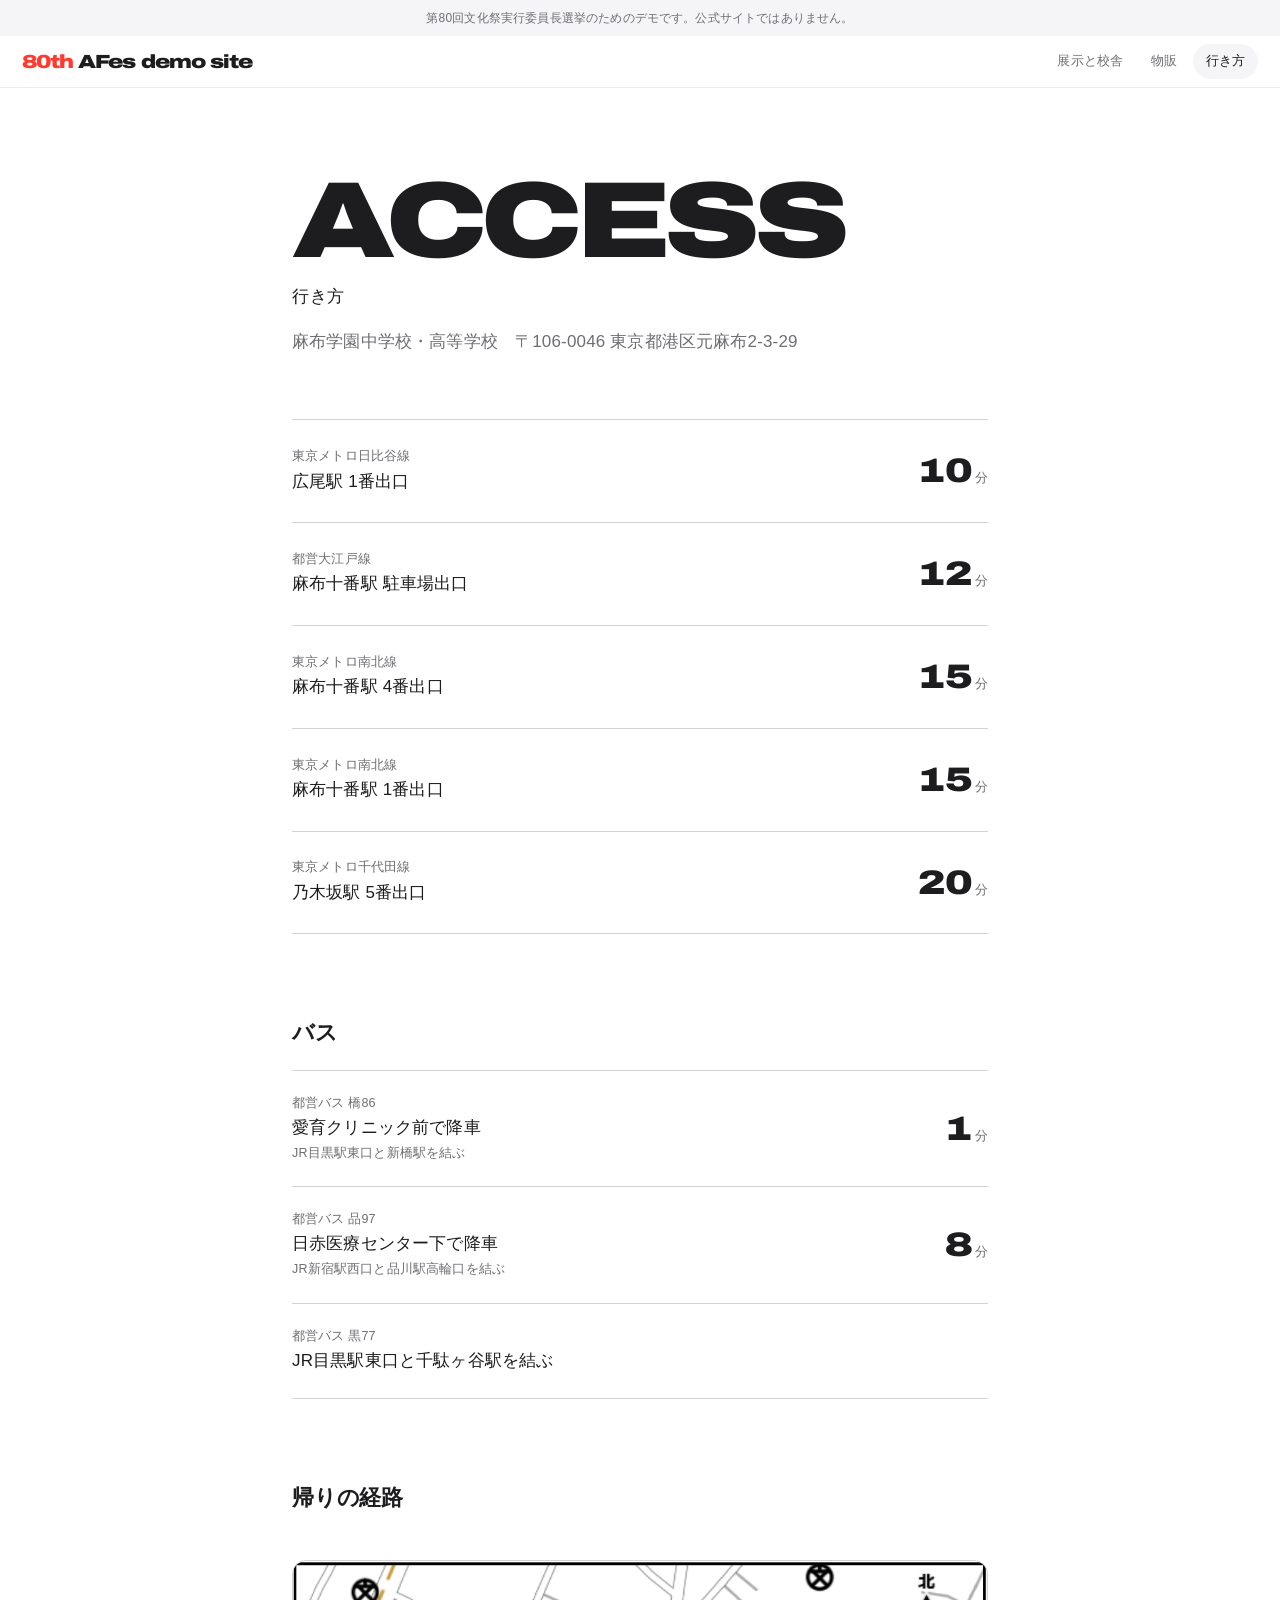
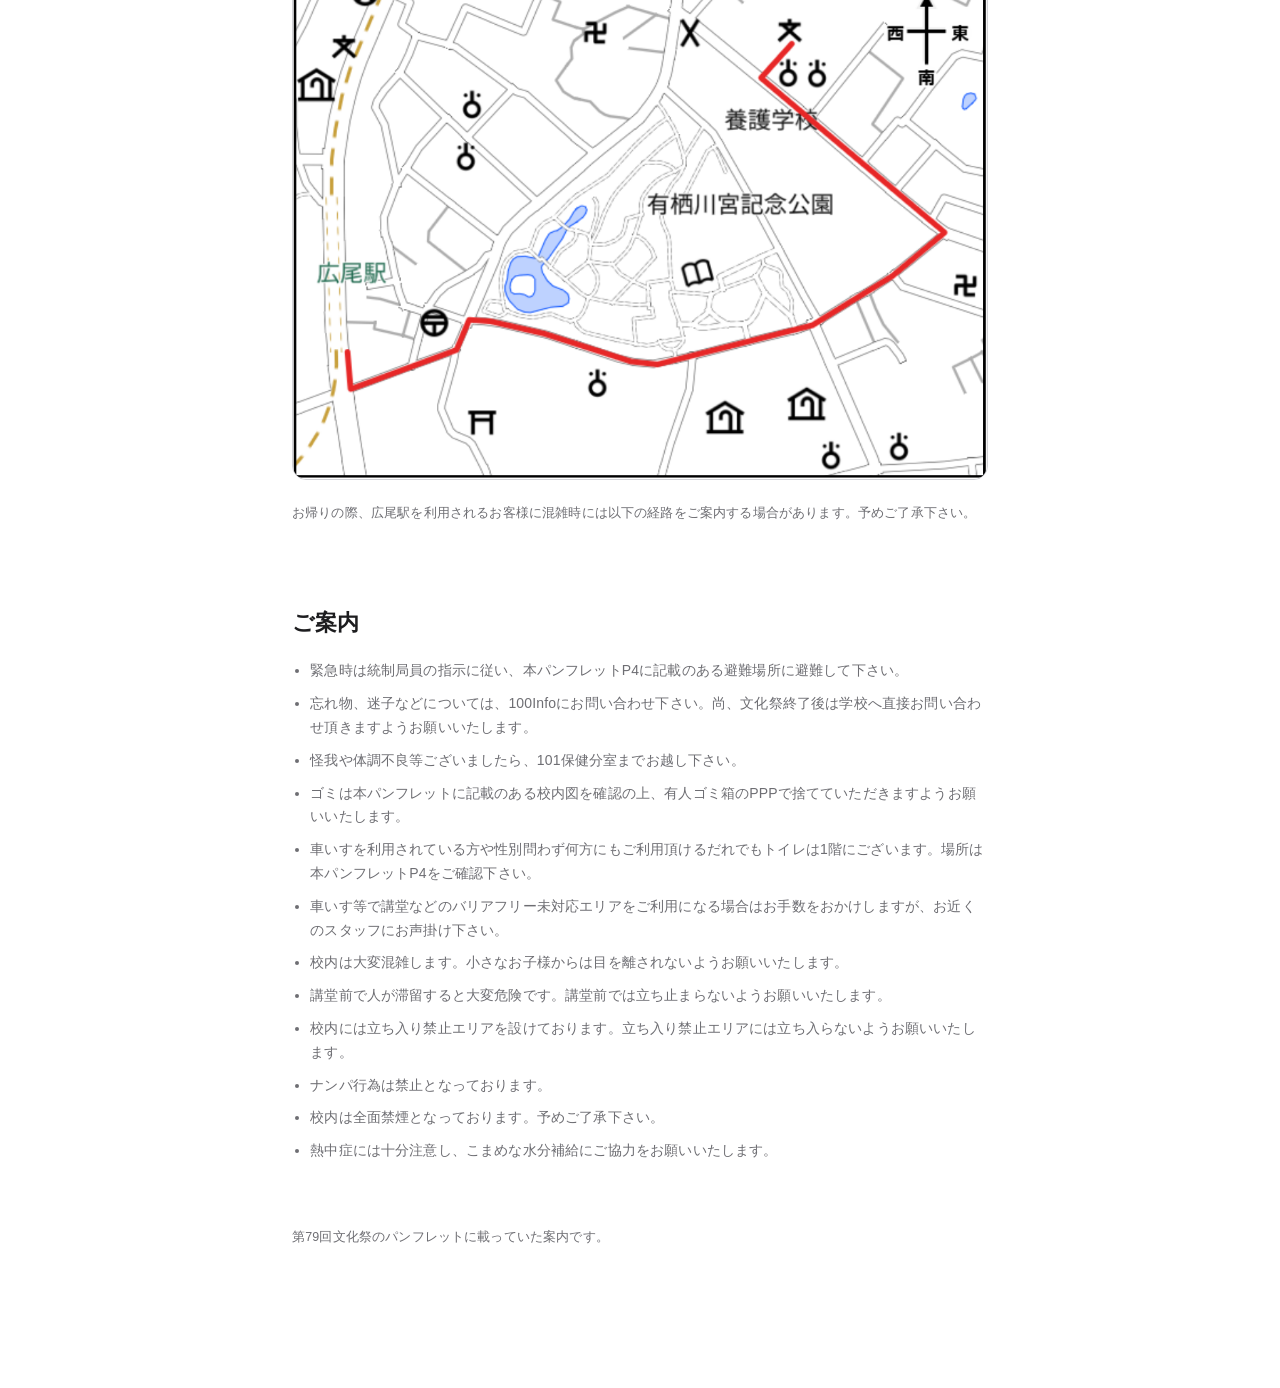
==== access.html @ 6980974e "物販から価格を外し、バス路線と展示一覧の印を足す ・物販は品目と写真だけにした。第80回の価格が未定のため ・行き方にバス3路線を足した。出典は学校公式サイトの交通アクセス ・展示一覧の名前の右に、飲" ====
<!doctype html>
<html lang="ja">
<head>
<meta charset="utf-8">
<meta name="viewport" content="width=device-width, initial-scale=1, viewport-fit=cover">
<title>行き方 | 第80回麻布学園文化祭</title>
<meta name="description" content="麻布学園までの最寄り駅と所要時間、広尾駅からの帰路の案内">
<link rel="preconnect" href="https://fonts.googleapis.com">
<link rel="preconnect" href="https://fonts.gstatic.com" crossorigin>
<link href="https://fonts.googleapis.com/css2?family=Archivo:wdth,wght@100..125,400..900&display=swap" rel="stylesheet">
<link rel="stylesheet" href="style.css?v=12">
</head>
<body>

<p class="demo-note">第80回文化祭実行委員長選挙のためのデモです。公式サイトではありません。</p>

<header class="bar">
  <a class="mark disp" href="index.html"><span class="mark-n">80th</span> AFes demo site</a>
  <button class="burger" aria-expanded="false" aria-controls="nav" aria-label="メニューを開く">
    <span></span><span></span><span></span>
  </button>
  <nav id="nav">
    <a href="map.html">展示と校舎</a>
    <a href="goods.html">物販</a>
    <a href="access.html" aria-current="page">行き方</a>
  </nav>
</header>

<main>
  <div class="wrap">
    <h1><span class="en disp">ACCESS</span><span class="ja">行き方</span></h1>
    <p class="lede" id="venue"></p>
    <ul class="rows stations" id="stations"></ul>

    <h2>バス</h2>
    <ul class="rows stations" id="buses"></ul>

    <h2>帰りの経路</h2>
    <figure class="mapfig">
      <img src="assets/map-hiroo.png" alt="広尾駅から校舎までの帰路の経路図" loading="lazy">
      <figcaption id="return-route"></figcaption>
    </figure>

    <h2>ご案内</h2>
    <ul class="notices" id="notices"></ul>
    <p class="foot">第79回文化祭のパンフレットに載っていた案内です。</p>
  </div>
</main>

<script type="module" src="site.js?v=12"></script>
</body>
</html>
---- style.css ----
/* 第80回麻布学園文化祭 デモ
   白地に黒。余白を広く取り、罫線を減らし、操作部品は丸く小さく。
   数字（部屋番号、価格、徒歩分数）はこの文化祭の共通語なので、常に同じ書体で大きく出す。 */

@view-transition { navigation: auto; }

:root {
  --bg:    #ffffff;
  --ink:   #1d1d1f;
  --sub:   #6e6e73;
  --hair:  #d2d2d7;
  --tint:  #f5f5f7;
  --red:   #ff3b30;
  --blue:  #0071e3;
  --green: #34c759;
  --glass: rgba(255, 255, 255, 0.72);
  --gut:   22px;

  --jp: "Hiragino Kaku Gothic ProN", "Hiragino Sans", -apple-system, BlinkMacSystemFont,
        "Yu Gothic Medium", "游ゴシック Medium", YuGothic, "Noto Sans JP", "Meiryo", sans-serif;
  --la: "Archivo", -apple-system, BlinkMacSystemFont, "Helvetica Neue", Arial, sans-serif;
}

* { box-sizing: border-box; }

html, body { margin: 0; height: 100%; }

body {
  background: var(--bg);
  color: var(--ink);
  font-family: var(--jp);
  font-size: 16px;
  line-height: 1.7;
  letter-spacing: 0.01em;
  -webkit-font-smoothing: antialiased;
  display: flex;
  flex-direction: column;
}

a { color: var(--blue); text-decoration: none; }
a:hover { text-decoration: underline; }

:focus-visible { outline: 2px solid var(--blue); outline-offset: 3px; border-radius: 4px; }

/* タイトルと、注目させたい数字に使う太い字 */
.disp {
  font-family: var(--la);
  font-variation-settings: "wdth" 125;
  font-weight: 900;
  letter-spacing: -0.05em;
  font-feature-settings: "tnum";
}

/* ---- 選挙デモの断り ---- */
.demo-note {
  margin: 0;
  padding: 9px var(--gut);
  background: var(--tint);
  color: var(--sub);
  font-size: 12px;
  line-height: 1.5;
  text-align: center;
}

/* ---- ヘッダー ---- */
.bar {
  position: sticky;
  top: 0;
  z-index: 30;
  display: flex;
  align-items: center;
  gap: 20px;
  height: 52px;
  padding: 0 var(--gut);
  background: var(--glass);
  backdrop-filter: saturate(180%) blur(20px);
  -webkit-backdrop-filter: saturate(180%) blur(20px);
  border-bottom: 1px solid rgba(0, 0, 0, 0.08);
}

.mark { color: inherit; font-size: 19px; line-height: 1; }
.mark:hover { text-decoration: none; }
.mark-n { color: var(--red); }

.bar nav { margin-left: auto; display: flex; gap: 2px; }
.bar nav a {
  font-size: 13px; color: var(--sub); padding: 6px 13px; border-radius: 980px;
  transition: color .2s, background-color .2s;
}
.bar nav a:hover { color: var(--ink); text-decoration: none; }
.bar nav a[aria-current="page"] { color: var(--ink); background: var(--tint); }

.burger { display: none; }

/* ---- 共通の部品 ---- */
.pill {
  font: inherit; font-size: 14px; line-height: 1;
  background: var(--blue); color: #fff; border: 0; border-radius: 980px;
  padding: 11px 20px; cursor: pointer; transition: opacity .2s;
}
.pill:hover { opacity: .85; }
.pill.ghost { background: rgba(0, 0, 0, 0.07); color: var(--ink); }

.card {
  background: var(--glass);
  backdrop-filter: saturate(180%) blur(20px);
  -webkit-backdrop-filter: saturate(180%) blur(20px);
  border-radius: 16px;
  box-shadow: 0 1px 2px rgba(0,0,0,.06), 0 8px 28px rgba(0,0,0,.08);
}

main { flex: 1; min-height: 0; position: relative; }

/* ---- 校舎 ---- */
#map { position: relative; height: 100%; overflow: hidden; }
#stage { position: absolute; inset: 0; width: 100%; height: 100%; display: block; touch-action: none; }

.title {
  position: absolute; left: var(--gut); top: 22px; margin: 0; pointer-events: none;
}
.title .en { display: block; font-size: clamp(38px, 5.6vw, 76px); line-height: 0.92; }
.title small {
  display: block; margin-top: 8px; font-size: 13px; font-weight: 400;
  color: var(--sub); letter-spacing: 0.02em;
}

/* 階の切り替え */
.floors {
  position: absolute; left: 50%; bottom: 26px; transform: translateX(-50%);
  display: flex; gap: 2px; padding: 2px;
  background: rgba(240, 240, 243, 0.88); border-radius: 980px;
  backdrop-filter: saturate(180%) blur(20px);
  -webkit-backdrop-filter: saturate(180%) blur(20px);
  box-shadow: 0 1px 2px rgba(0,0,0,.06), 0 8px 24px rgba(0,0,0,.07);
}
.floors button {
  font-family: var(--la); font-size: 13px; font-weight: 500; line-height: 1;
  background: none; border: 0; border-radius: 980px; color: var(--sub);
  padding: 9px 15px; cursor: pointer; transition: background-color .2s, color .2s;
}
.floors button.on { background: #fff; color: var(--ink); box-shadow: 0 1px 3px rgba(0,0,0,.12); }

/* 道順。説明と同じ枠に出す */
.routecard { padding: 14px 16px 15px; }
.rhead { display: flex; align-items: center; gap: 8px; flex-wrap: wrap; }
.chip {
  display: inline-flex; align-items: baseline; gap: 7px;
  background: var(--tint); border-radius: 980px; padding: 6px 13px;
  font-size: 13px; min-width: 0;
}
.chip .ck { font-size: 10.5px; color: var(--sub); }
.chip b { font-weight: 500; overflow: hidden; text-overflow: ellipsis; white-space: nowrap; }
.chip.from { box-shadow: inset 0 0 0 1.5px var(--red); }
.chip.to { box-shadow: inset 0 0 0 1.5px var(--green); }
.chip.empty { box-shadow: none; color: var(--sub); }
.rhead .x { margin-left: auto; }

.rnote { margin: 11px 0 0; font-size: 13px; color: var(--sub); }

.rsteps { margin: 12px 0 0; padding: 0; list-style: none; counter-reset: s; }
.rsteps li {
  position: relative; padding: 5px 0 5px 28px; font-size: 13.5px; line-height: 1.6;
  counter-increment: s;
}
.rsteps li::before {
  content: counter(s);
  position: absolute; left: 0; top: 6px;
  width: 19px; height: 19px; border-radius: 50%;
  background: var(--tint); color: var(--sub);
  font-family: var(--la); font-size: 11px; font-weight: 600;
  display: grid; place-items: center;
}
.rsteps li:first-child::before { background: var(--red); color: #fff; }
.rsteps li:last-child::before { background: var(--green); color: #fff; }

.rfoot {
  display: flex; align-items: center; gap: 14px;
  margin-top: 12px; padding-top: 11px; border-top: 1px solid var(--hair);
}
.opt { display: flex; align-items: center; gap: 7px; font-size: 12.5px; cursor: pointer; }
.opt input { accent-color: var(--blue); margin: 0; }
.dist { margin-left: auto; font-size: 12.5px; color: var(--sub); }

/* 展示の説明。3Dと階のタブの間 */
#slot {
  position: absolute; left: 50%; bottom: 88px; transform: translateX(-50%);
  width: min(560px, calc(100% - 44px));
  transition: left .32s cubic-bezier(.22,.9,.24,1), bottom .32s cubic-bezier(.22,.9,.24,1),
              width .32s cubic-bezier(.22,.9,.24,1), transform .32s cubic-bezier(.22,.9,.24,1);
}
/* 道順は3Dを隠さないよう左下へ寄せる */
#slot.as-route {
  left: var(--gut); bottom: 26px; transform: none;
  width: min(380px, calc(100% - 44px));
}
#slot[hidden] { display: none; }
.detail { padding: 15px 18px 16px; }
.dhead { display: flex; align-items: baseline; gap: 11px; }
.dhead .room { font-size: 30px; line-height: 1; color: var(--red); }
.dhead .dname { font-size: 16px; font-weight: 500; }
.dhead .dfl { font-size: 12px; color: var(--sub); }
.x {
  margin-left: auto; align-self: flex-start;
  font: inherit; font-size: 18px; line-height: 1; color: var(--sub);
  background: none; border: 0; cursor: pointer; padding: 0 2px;
}
.x:hover { color: var(--ink); }
.dbody { margin-top: 9px; max-height: 164px; overflow-y: auto; }
.dbody .ex { padding: 7px 0; border-top: 1px solid var(--hair); }
.dbody .ex:first-child { border-top: 0; padding-top: 0; }
.dbody .exn { font-size: 14px; font-weight: 500; }
.dbody .exd { margin: 2px 0 0; font-size: 12.5px; line-height: 1.75; color: var(--sub); }
.dact { display: flex; align-items: center; gap: 8px; margin-top: 13px; }
.dact .pill { font-size: 13px; padding: 9px 16px; }
.pill.red { background: var(--red); color: #fff; }

/* 展示詳細。説明、メニュー、販売物を1枚にまとめる */
#sheet {
  width: min(620px, calc(100vw - 32px));
  max-height: min(78vh, 760px);
  padding: 0; border: 0; border-radius: 18px;
  background: var(--bg); color: var(--ink);
  box-shadow: 0 10px 60px rgba(0,0,0,.22);
  overflow: hidden;
}
#sheet::backdrop { background: rgba(0,0,0,.28); backdrop-filter: blur(3px); }
#sheet article { display: flex; flex-direction: column; max-height: inherit; }
#sheet header {
  display: flex; align-items: baseline; gap: 11px;
  padding: 20px 22px 14px; border-bottom: 1px solid var(--hair);
}
#sheet header .room { font-size: 32px; line-height: 1; color: var(--red); }
#sheet header .dname { font-size: 17px; font-weight: 600; }
#sheet header .dfl { font-size: 12.5px; color: var(--sub); }

.sbody { overflow-y: auto; padding: 16px 22px 20px; }
.sbody .ex { padding: 10px 0; border-top: 1px solid var(--hair); }
.sbody .ex:first-child { border-top: 0; padding-top: 0; }
.sbody .exn { font-size: 15px; font-weight: 500; }
.sbody .exd { margin: 3px 0 0; font-size: 13.5px; line-height: 1.8; color: var(--sub); }
.sbody section { margin-top: 26px; }
.sbody h4 { margin: 0 0 8px; font-size: 13px; font-weight: 600; color: var(--sub); }

.prow {
  display: flex; align-items: baseline; gap: 14px;
  padding: 7px 0; border-top: 1px solid var(--hair); font-size: 14px;
}
.prow:first-of-type { border-top: 0; }
.prow.sub { padding: 3px 0 3px 18px; border-top: 0; font-size: 13px; color: var(--sub); }
.pname { flex: 1; min-width: 0; }
.palg { display: block; font-size: 11.5px; color: var(--sub); }
.pval { font-size: 17px; white-space: nowrap; }
.pval small { font-family: var(--jp); font-size: 11.5px; font-weight: 400; color: var(--sub); margin-left: 2px; }

.snote { margin: 10px 0 0; font-size: 11.5px; line-height: 1.7; color: var(--sub); }
.sfoot {
  margin: 0; padding: 12px 22px 16px; border-top: 1px solid var(--hair);
  font-size: 11.5px; color: var(--sub);
}

/* 一覧の行から説明の位置まで、形を保ったまま動かす */
::view-transition-group(pick) {
  animation-duration: .44s;
  animation-timing-function: cubic-bezier(.22, .9, .24, 1);
}
/* この動きのときは、ページ全体の重ね合わせを止めて pick だけを動かす */
html:active-view-transition-type(pick)::view-transition-old(root),
html:active-view-transition-type(pick)::view-transition-new(root) { animation: none; }

/* 展示一覧 */
.panel {
  position: absolute; top: 26px; right: var(--gut);
  width: min(330px, calc(100% - 44px));
  max-height: calc(100% - 52px);
  display: flex; flex-direction: column; overflow: hidden;
}
.panel-toggle {
  font: inherit; font-size: 13px; font-weight: 500; text-align: left;
  background: none; border: 0; color: var(--ink); padding: 14px 16px 10px; cursor: pointer;
}
.panel-body { display: flex; flex-direction: column; min-height: 0; padding: 0 16px 14px; gap: 10px; }
.panel[data-open="false"] .panel-body { display: none; }

#q {
  font: inherit; font-size: 14px; color: var(--ink);
  background: var(--tint); border: 0; border-radius: 10px; padding: 9px 12px;
}

#list { list-style: none; margin: 0; padding: 0; overflow-y: auto; flex: 1 1 auto; min-height: 0; }
#list button {
  display: grid; grid-template-columns: 3.1em 1fr; align-items: baseline; gap: 12px;
  width: 100%; text-align: left; font: inherit; font-size: 14px;
  background: none; border: 0; color: var(--ink); padding: 9px 8px; cursor: pointer;
  border-radius: 10px;
}
#list button:hover { background: var(--tint); }
#list .room {
  font-family: var(--la); font-variant-numeric: tabular-nums; font-weight: 600;
  font-size: 16px; color: var(--red); letter-spacing: -0.02em;
}
#list .fl { display: block; font-size: 11px; color: var(--sub); }
#list .nm { display: inline; }

/* 販売物と飲食の印 */
.tag {
  display: inline-grid; place-items: center;
  width: 17px; height: 17px; margin-left: 5px; vertical-align: 1px;
  border-radius: 5px; font-size: 10.5px; line-height: 1; color: #fff;
}
.t-販 { background: var(--red); }
.t-飲 { background: #f5900b; }

.pick { flex: 0 0 auto; border-bottom: 1px solid var(--hair); padding-bottom: 12px; }
.pick h3 { margin: 0 0 5px; font-size: 15px; font-weight: 600; display: flex; align-items: baseline; gap: 9px; }
.pick h3 .room {
  font-family: var(--la); font-variant-numeric: tabular-nums; font-weight: 600;
  font-size: 21px; color: var(--red); letter-spacing: -0.02em;
}
.pick p { margin: 0; font-size: 13px; line-height: 1.8; color: var(--sub); }

.hint {
  position: absolute; left: 50%; bottom: 8px; transform: translateX(-50%); margin: 0;
  font-size: 11px; color: var(--sub); text-align: center; white-space: nowrap;
  pointer-events: none;
}

/* ---- ホーム ---- */
body.home main { overflow-y: auto; }

.hero { position: relative; display: grid; place-items: center; min-height: min(78vh, 720px); }
.hero-img {
  position: absolute; inset: 0; width: 100%; height: 100%;
  object-fit: cover; object-position: 50% 42%;
}
/* 写真の上でも赤が読めるよう、文字の後ろだけ白く透かす */
.hero::after {
  content: ""; position: absolute; inset: 0;
  background: radial-gradient(ellipse 70% 55% at 50% 50%, rgba(255,255,255,.92), rgba(255,255,255,.55) 55%, rgba(255,255,255,0) 80%);
}
.hero-t {
  position: relative; z-index: 1; margin: 0; padding: 0 var(--gut);
  color: var(--red); text-align: center;
  font-size: clamp(30px, 6.4vw, 78px); line-height: 1.02;
}

.doors { max-width: 980px; margin: 0 auto; padding: 0 var(--gut); }
.door {
  display: grid; grid-template-columns: 1fr auto; align-items: baseline;
  gap: 4px 24px; padding: 34px 0; border-bottom: 1px solid var(--hair);
  color: inherit;
}
.door:first-child { border-top: 1px solid var(--hair); }
.door:hover { text-decoration: none; }
.door:hover .en { color: var(--red); }
.door .en { font-size: clamp(30px, 5.4vw, 56px); line-height: 1; transition: color .2s; }
.door .ja { grid-column: 2; font-size: 14px; color: var(--sub); white-space: nowrap; }
.door .sub { grid-column: 1 / -1; margin-top: 8px; font-size: 14px; color: var(--sub); }

.home-foot {
  max-width: 980px; margin: 0 auto; padding: 40px var(--gut) 96px;
  font-size: 12.5px; line-height: 1.8; color: var(--sub);
}

/* ---- 読み物のページ ---- */
.wrap { max-width: 740px; margin: 0 auto; padding: 84px var(--gut) 140px; }

h1 { margin: 0 0 16px; }
h1 .en { display: block; font-size: clamp(54px, 11vw, 108px); line-height: 0.92; }
h1 .ja { display: block; margin-top: 12px; font-size: 17px; font-weight: 500; letter-spacing: 0.03em; }
h2 { font-size: 22px; font-weight: 600; margin: 80px 0 18px; letter-spacing: -0.01em; }
.lede { margin: 0 0 64px; color: var(--sub); font-size: 17px; line-height: 1.6; }
.foot { margin: 64px 0 0; color: var(--sub); font-size: 12.5px; }

.rows { list-style: none; margin: 0; padding: 0; }
.rows li { display: grid; align-items: center; gap: 22px; padding: 22px 0; border-top: 1px solid var(--hair); }
.rows li:last-child { border-bottom: 1px solid var(--hair); }

.goods li { grid-template-columns: 104px 1fr; }
.goods img { width: 104px; height: 104px; object-fit: contain; background: var(--tint); border-radius: 12px; }
.goods .nm { font-size: 17px; }
.goods .note { display: block; font-size: 13px; color: var(--sub); }

.stations li { grid-template-columns: 1fr auto; }
.stations .ln { display: block; font-size: 12.5px; color: var(--sub); }
.stations .st { font-size: 17px; }

.num { font-size: 34px; white-space: nowrap; }
.num small {
  font-family: var(--jp); font-size: 13px; font-weight: 400; color: var(--sub);
  margin-left: 4px; letter-spacing: 0;
}

.mapfig { margin: 44px 0 0; }
.mapfig img { width: 100%; height: auto; border-radius: 14px; border: 1px solid var(--hair); }
.mapfig figcaption { margin-top: 12px; font-size: 13px; color: var(--sub); line-height: 1.8; }

.notices { margin: 0; padding-left: 1.3em; font-size: 14px; color: var(--sub); }
.notices li { margin-bottom: 9px; }

/* ---- 狭い画面 ---- */
@media (max-width: 820px) {
  :root { --gut: 16px; }

  .burger {
    display: grid; gap: 5px; margin-left: auto;
    background: none; border: 0; padding: 8px; cursor: pointer;
  }
  .burger span {
    display: block; width: 19px; height: 1.5px; background: var(--ink); border-radius: 2px;
    transition: transform .24s ease, opacity .16s ease;
  }
  .burger[aria-expanded="true"] span:nth-child(1) { transform: translateY(6.5px) rotate(45deg); }
  .burger[aria-expanded="true"] span:nth-child(2) { opacity: 0; }
  .burger[aria-expanded="true"] span:nth-child(3) { transform: translateY(-6.5px) rotate(-45deg); }

  .bar nav {
    position: absolute; inset: 100% 0 auto 0; margin: 0;
    display: grid; grid-template-rows: 0fr 0fr 0fr; gap: 0;
    background: var(--glass);
    backdrop-filter: saturate(180%) blur(20px);
    -webkit-backdrop-filter: saturate(180%) blur(20px);
    border-bottom: 1px solid rgba(0, 0, 0, 0.08);
    transition: grid-template-rows .28s ease;
    overflow: hidden;
  }
  .bar nav > a {
    min-height: 0; overflow: hidden; padding: 0 var(--gut); border-radius: 0;
    font-size: 17px; opacity: 0; transition: opacity .2s ease, padding .28s ease;
  }
  .bar[data-open="true"] nav { grid-template-rows: 1fr 1fr 1fr; }
  .bar[data-open="true"] nav > a { padding: 15px var(--gut); opacity: 1; }
  .bar[data-open="true"] nav > a:nth-child(2) { transition-delay: .05s; }
  .bar[data-open="true"] nav > a:nth-child(3) { transition-delay: .1s; }

  .title { top: 18px; }
  /* 一覧は上、経路は下。どちらも畳んだ状態で重ならないように離す */
  .panel { top: 14px; bottom: auto; right: var(--gut); left: var(--gut); width: auto; max-height: 46%; }
  #slot, #slot.as-route {
    top: 68px; bottom: auto; left: var(--gut); right: var(--gut);
    width: auto; transform: none;
  }
  .dbody { max-height: 20vh; }
  .hero { min-height: 62vh; }
  .door { padding: 26px 0; }
  .door .ja { grid-column: 1; }
  #sheet { max-height: 86vh; border-radius: 16px; }
  #sheet header { padding: 16px 18px 12px; }
  .sbody { padding: 14px 18px 18px; }
  .sfoot { padding: 11px 18px 14px; }

  /* 道順を出している間は、一覧と出発・目的を消して手順だけにする */
  #map[data-mode="route"] .panel { display: none; }
  #map[data-mode="route"] .rhead .chip { display: none; }
  #map[data-mode="route"] .rhead { margin-bottom: -10px; }
  #map[data-mode="route"] #slot.as-route { top: 14px; }
  .title { display: none; }
  .floors { bottom: 20px; }
  .hint { display: none; }

  .wrap { padding-top: 52px; padding-bottom: 96px; }
  .goods li { grid-template-columns: 72px 1fr; gap: 16px; }
  .goods img { width: 72px; height: 72px; }
  .num { font-size: 24px; }
}

@media (prefers-reduced-motion: reduce) {
  *, ::view-transition-group(*), ::view-transition-old(*), ::view-transition-new(*) {
    animation-duration: .001s !important; transition-duration: .001s !important;
  }
}
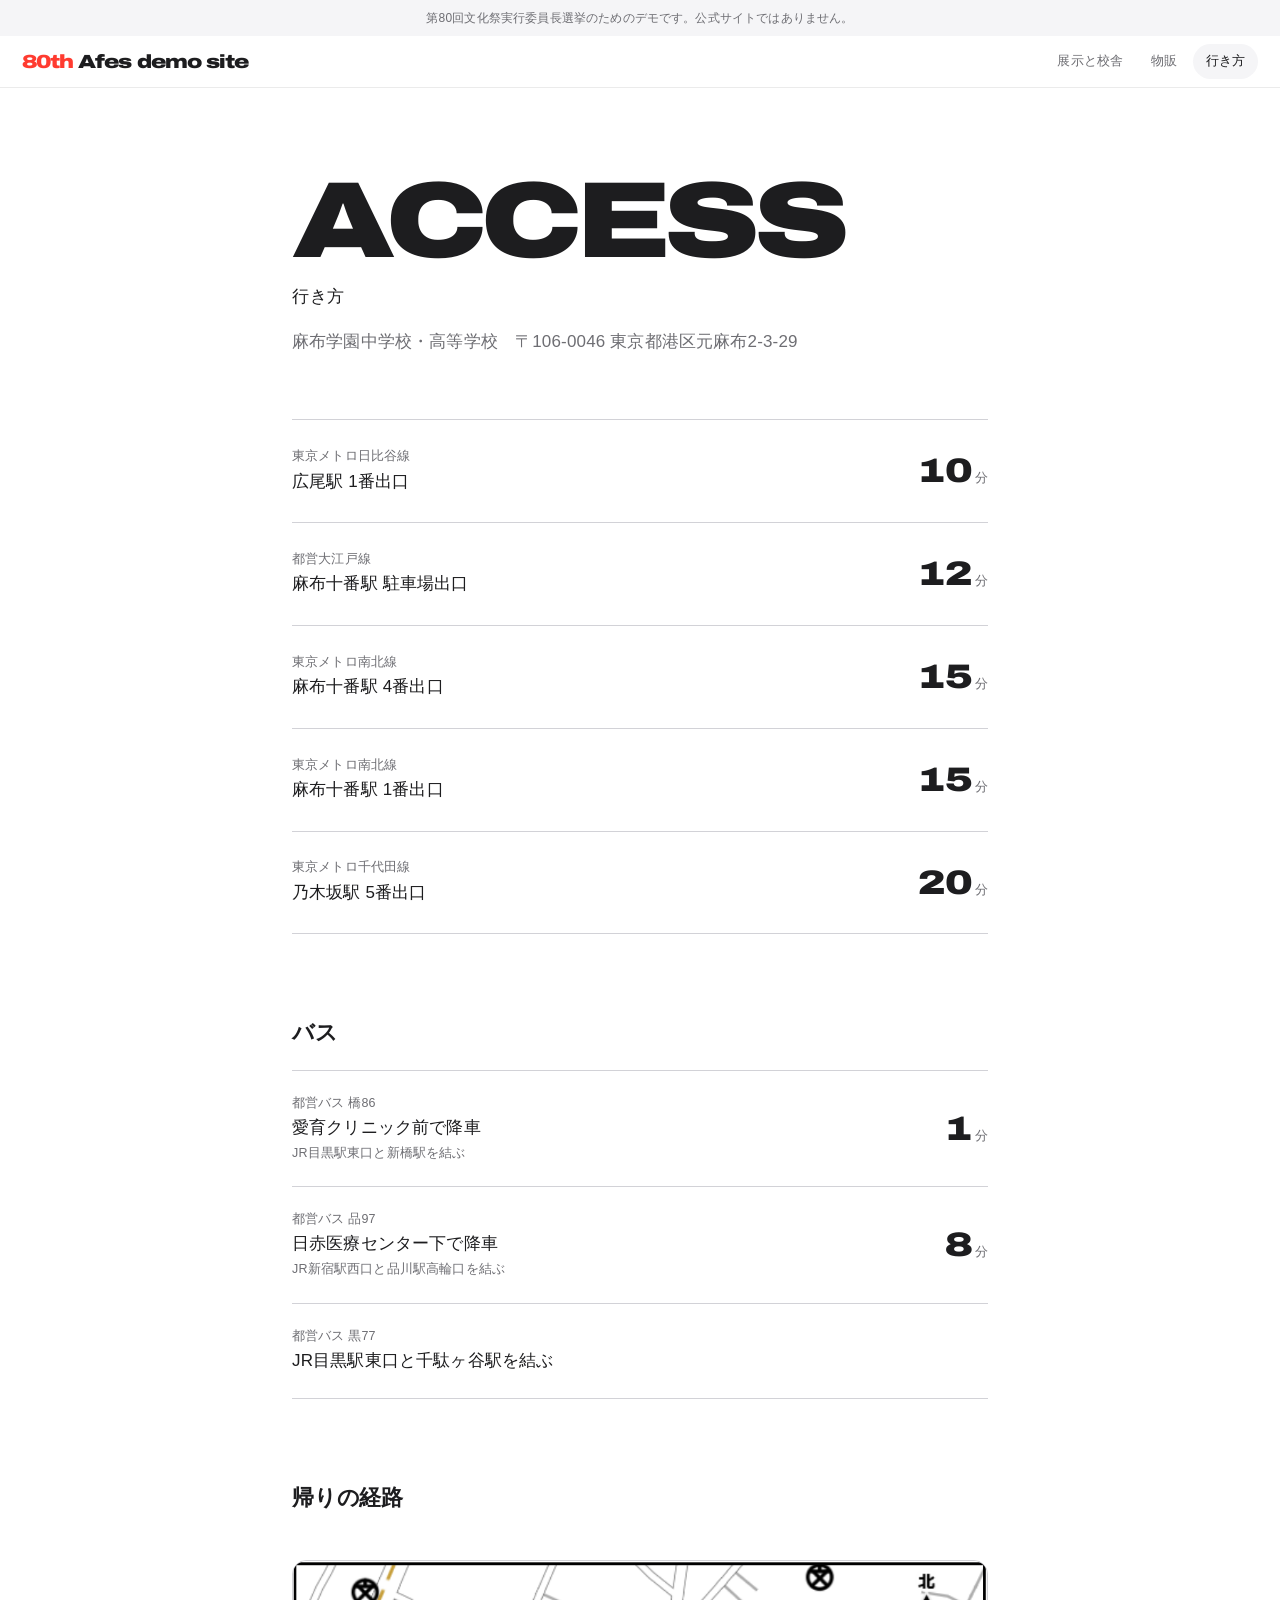
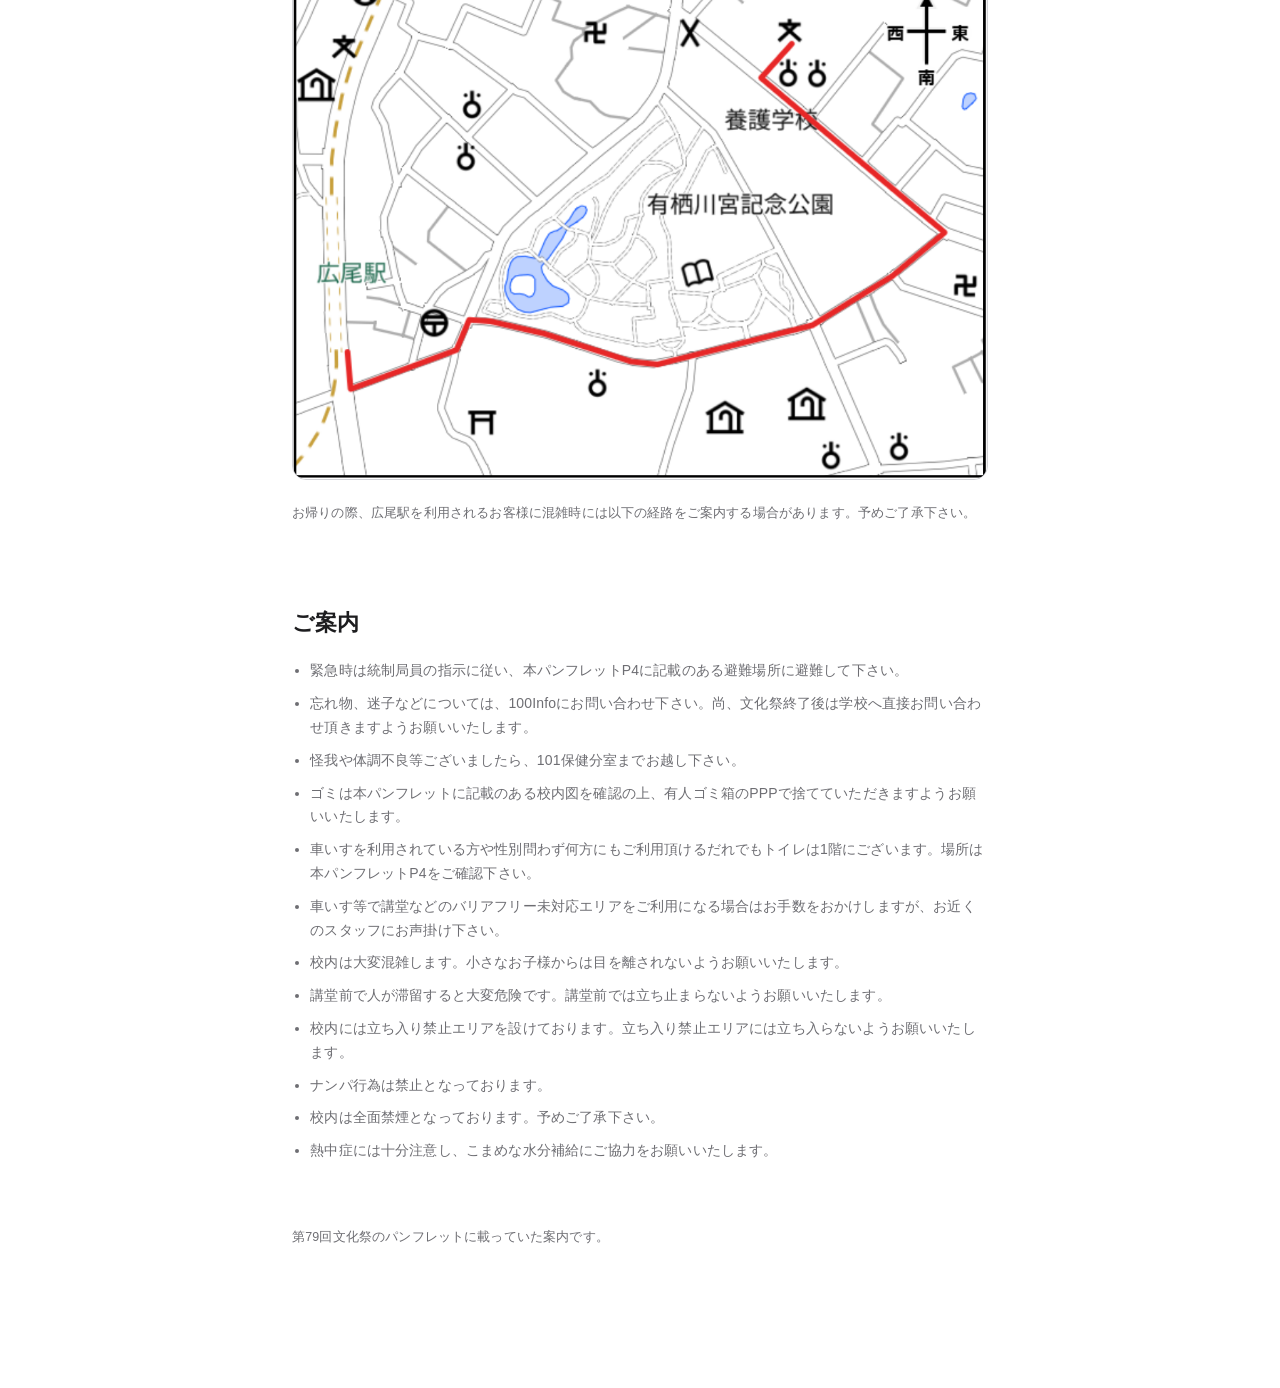
==== commit 1291ac98: "ホームの見出しを次のページの見出しへ動かし、表記をAfesに直す ・EXHIBITIONS / GOODS / ACCESS に view-transition-name を付け、各ページの   見出" ====
--- a/access.html
+++ b/access.html
@@ -8,14 +8,14 @@
 <link rel="preconnect" href="https://fonts.googleapis.com">
 <link rel="preconnect" href="https://fonts.gstatic.com" crossorigin>
 <link href="https://fonts.googleapis.com/css2?family=Archivo:wdth,wght@100..125,400..900&display=swap" rel="stylesheet">
-<link rel="stylesheet" href="style.css?v=12">
+<link rel="stylesheet" href="style.css?v=14">
 </head>
-<body>
+<body class="p-access">
 
 <p class="demo-note">第80回文化祭実行委員長選挙のためのデモです。公式サイトではありません。</p>
 
 <header class="bar">
-  <a class="mark disp" href="index.html"><span class="mark-n">80th</span> AFes demo site</a>
+  <a class="mark disp" href="index.html"><span class="mark-n">80th</span> Afes demo site</a>
   <button class="burger" aria-expanded="false" aria-controls="nav" aria-label="メニューを開く">
     <span></span><span></span><span></span>
   </button>
@@ -47,6 +47,6 @@
   </div>
 </main>
 
-<script type="module" src="site.js?v=12"></script>
+<script type="module" src="site.js?v=14"></script>
 </body>
 </html>
--- a/style.css
+++ b/style.css
@@ -3,6 +3,29 @@
    数字（部屋番号、価格、徒歩分数）はこの文化祭の共通語なので、常に同じ書体で大きく出す。 */
 
 @view-transition { navigation: auto; }
+
+/* ページ間の移動。押した見出しの語だけを白地に残し、次のページの見出しの位置と
+   大きさまで動かす。ほかの部分は先に消えて、語が着いてから現れる。 */
+::view-transition-old(root) { animation: page-out .2s ease-in both; }
+::view-transition-new(root) { animation: page-in .34s .26s ease-out both; }
+@keyframes page-out { to { opacity: 0; } }
+@keyframes page-in { from { opacity: 0; } }
+
+::view-transition-group(w-exhibitions),
+::view-transition-group(w-goods),
+::view-transition-group(w-access) {
+  z-index: 10;
+  animation-duration: .62s;
+  animation-timing-function: cubic-bezier(.26, .9, .22, 1);
+}
+
+/* ホームの3つの入口と、各ページの見出しを同じ名前で結ぶ */
+.door[href="map.html"] .en    { view-transition-name: w-exhibitions; }
+.door[href="goods.html"] .en  { view-transition-name: w-goods; }
+.door[href="access.html"] .en { view-transition-name: w-access; }
+.p-map .title .en   { view-transition-name: w-exhibitions; }
+.p-goods h1 .en     { view-transition-name: w-goods; }
+.p-access h1 .en    { view-transition-name: w-access; }
 
 :root {
   --bg:    #ffffff;
